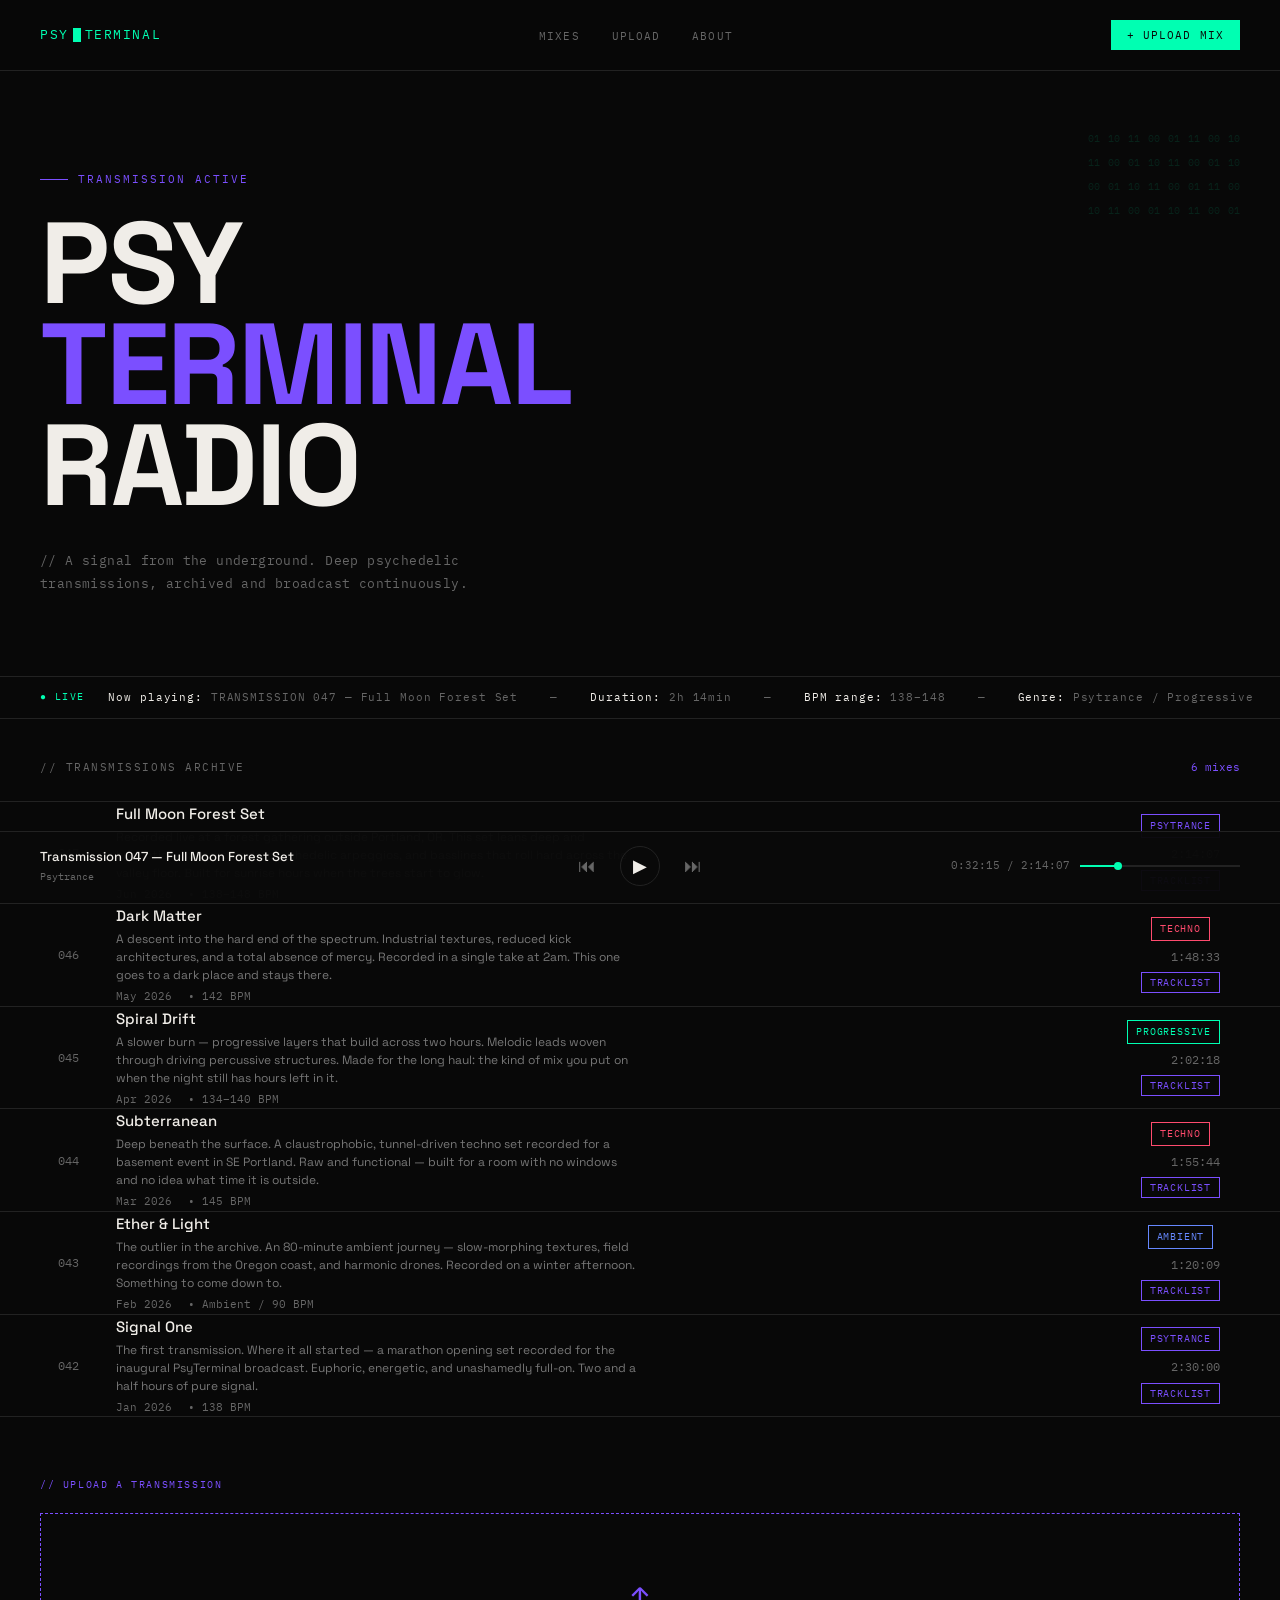
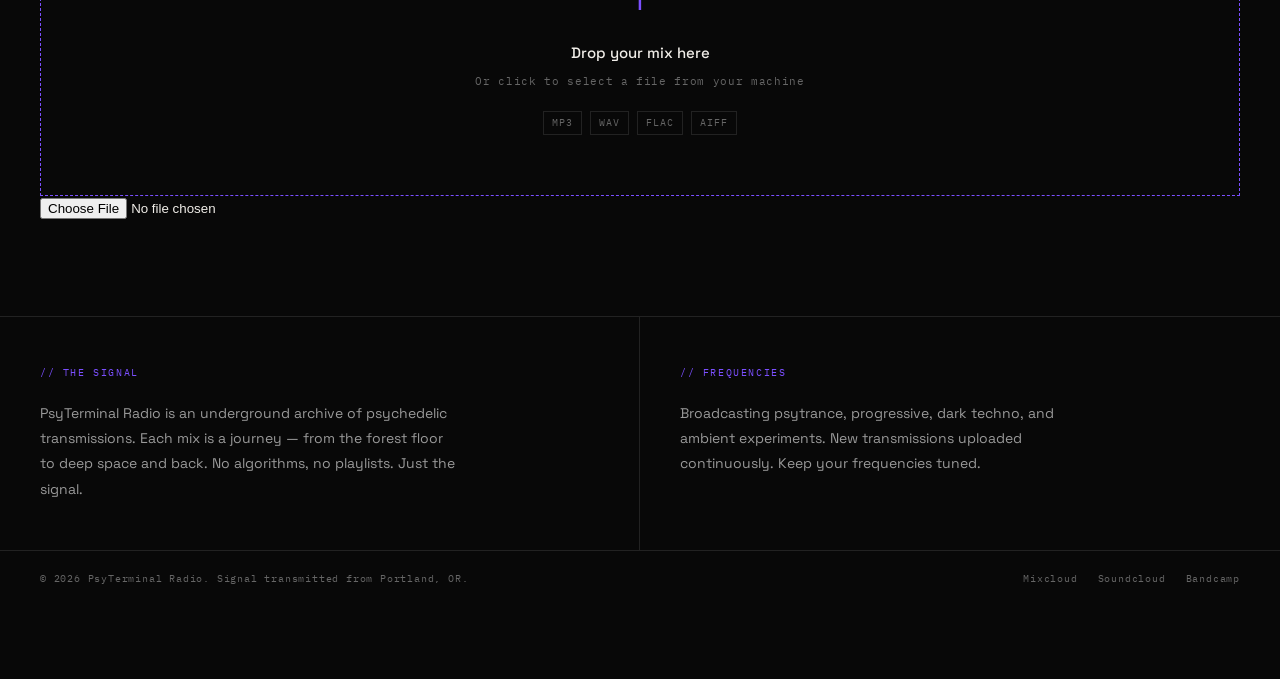
==== index.html @ b11e2317 "First press" ====
<!DOCTYPE html>
<html lang="en">
<head>
<meta charset="UTF-8">
<meta name="viewport" content="width=device-width, initial-scale=1.0">
<title>PsyTerminal Radio</title>
<link rel="stylesheet" href="style.css">
<link href="https://fonts.googleapis.com/css2?family=IBM+Plex+Mono:wght@300;400;500&family=Space+Grotesk:wght@300;400;500;700&display=swap" rel="stylesheet">
</head>
<body>
<h2 class="sr-only">PsyTerminal Radio — DJ mix archive and upload platform</h2>

<div class="page-body">

  <!-- NAV -->
  <nav>
    <div class="logo">
      PSY<span class="logo-cursor"></span>TERMINAL
    </div>
    <ul class="nav-links">
      <li><a href="#mixes">Mixes</a></li>
      <li><a href="#upload">Upload</a></li>
      <li><a href="#about">About</a></li>
    </ul>
    <button class="nav-upload" onclick="document.getElementById('upload').scrollIntoView({behavior:'smooth'})">+ Upload mix</button>
  </nav>

  <!-- HERO -->
  <section class="hero">
    <div class="hero-tag">Transmission active</div>
    <h1>
      Psy<br>
      <span>Terminal</span>
      Radio
    </h1>
    <p class="hero-sub">// A signal from the underground. Deep psychedelic transmissions, archived and broadcast continuously.</p>
    <div class="hero-grid-deco" aria-hidden="true">
      <span>01</span><span>10</span><span>11</span><span>00</span><span>01</span><span>11</span><span>00</span><span>10</span>
      <span>11</span><span>00</span><span>01</span><span>10</span><span>11</span><span>00</span><span>01</span><span>10</span>
      <span>00</span><span>01</span><span>10</span><span>11</span><span>00</span><span>01</span><span>11</span><span>00</span>
      <span>10</span><span>11</span><span>00</span><span>01</span><span>10</span><span>11</span><span>00</span><span>01</span>
    </div>
  </section>

  <!-- SIGNAL BAR -->
  <div class="signal-bar" aria-label="Now broadcasting">
    <span class="signal-label">&#x25CF; Live</span>
    <div class="signal-ticker" aria-hidden="true">
      <span><em>Now playing:</em> TRANSMISSION 047 — Full Moon Forest Set</span>
      <span>—</span>
      <span><em>Duration:</em> 2h 14min</span>
      <span>—</span>
      <span><em>BPM range:</em> 138–148</span>
      <span>—</span>
      <span><em>Genre:</em> Psytrance / Progressive</span>
      <span>—</span>
      <span><em>Now playing:</em> TRANSMISSION 047 — Full Moon Forest Set</span>
      <span>—</span>
      <span><em>Duration:</em> 2h 14min</span>
      <span>—</span>
      <span><em>BPM range:</em> 138–148</span>
      <span>—</span>
      <span><em>Genre:</em> Psytrance / Progressive</span>
    </div>
  </div>

  <!-- MIXES -->
  <div class="section-header" id="mixes">
    <span class="section-title">// Transmissions archive</span>
    <span class="section-count" id="mix-count">6 mixes</span>
  </div>

  <ul class="mixes-list" id="mix-list"></ul>

  <!-- UPLOAD -->
  <section class="upload-section" id="upload">
    <div class="about-label">// Upload a transmission</div>
    <div class="upload-zone" id="upload-zone" role="button" tabindex="0" aria-label="Upload a mix file">
      <div class="upload-icon" aria-hidden="true">&#x2191;</div>
      <h3>Drop your mix here</h3>
      <p>Or click to select a file from your machine</p>
      <div class="upload-formats" aria-label="Accepted formats">
        <span class="fmt-badge">MP3</span>
        <span class="fmt-badge">WAV</span>
        <span class="fmt-badge">FLAC</span>
        <span class="fmt-badge">AIFF</span>
      </div>
    </div>
    <input type="file" id="file-input" accept=".mp3,.wav,.flac,.aiff">
    <div id="upload-status"></div>
  </section>

  <!-- ABOUT -->
  <div class="about-row" id="about">
    <div class="about-col">
      <div class="about-label">// The signal</div>
      <p class="about-text">PsyTerminal Radio is an underground archive of psychedelic transmissions. Each mix is a journey — from the forest floor to deep space and back. No algorithms, no playlists. Just the signal.</p>
    </div>
    <div class="about-col">
      <div class="about-label">// Frequencies</div>
      <p class="about-text">Broadcasting psytrance, progressive, dark techno, and ambient experiments. New transmissions uploaded continuously. Keep your frequencies tuned.</p>
    </div>
  </div>

  <footer class="footer">
    <span class="footer-copy">&copy; 2026 PsyTerminal Radio. Signal transmitted from Portland, OR.</span>
    <div class="footer-links">
      <a href="#">Mixcloud</a>
      <a href="#">Soundcloud</a>
      <a href="#">Bandcamp</a>
    </div>
  </footer>

</div>

<!-- STICKY PLAYER -->
<div class="player-bar" role="region" aria-label="Now playing">
  <div class="player-track">
    <span class="player-title" id="player-title">Transmission 047 — Full Moon Forest Set</span>
    <span class="player-meta" id="player-genre">Psytrance</span>
  </div>
  <div class="player-controls">
    <button class="ctrl-btn" aria-label="Previous">&#x23EE;</button>
    <button class="ctrl-btn play-main" id="play-btn" aria-label="Play/Pause">&#9654;</button>
    <button class="ctrl-btn" aria-label="Next">&#x23ED;</button>
    <div class="viz-bars" id="viz" style="display:none" aria-hidden="true">
      <div class="viz-bar" style="animation-delay:0s;height:8px"></div>
      <div class="viz-bar" style="animation-delay:0.1s;height:14px"></div>
      <div class="viz-bar" style="animation-delay:0.2s;height:10px"></div>
      <div class="viz-bar" style="animation-delay:0.3s;height:16px"></div>
      <div class="viz-bar" style="animation-delay:0.15s;height:12px"></div>
    </div>
  </div>
  <div class="player-progress">
    <span class="prog-time" id="prog-time">0:32:15 / 2:14:07</span>
    <div class="prog-track" role="progressbar" aria-valuenow="24" aria-valuemin="0" aria-valuemax="100" aria-label="Playback progress">
      <div class="prog-fill" id="prog-fill"></div>
    </div>
  </div>
</div>

<!-- MODAL -->
<div class="modal-overlay" id="modal-overlay" role="dialog" aria-modal="true" aria-labelledby="modal-title">
  <div class="modal">
    <button class="modal-close" id="modal-close" aria-label="Close">&times;</button>
    <div class="modal-header">
      <div class="modal-num" id="modal-num"></div>
      <div>
        <h2 class="modal-title" id="modal-title"></h2>
        <div class="modal-meta" id="modal-meta"></div>
      </div>
      <span class="mix-tag" id="modal-tag"></span>
    </div>
    <p class="modal-description" id="modal-description"></p>
    <div class="modal-tracklist-header">
      <span class="section-title">// Tracklist</span>
      <span class="section-count" id="modal-track-count"></span>
    </div>
    <ol class="modal-tracklist" id="modal-tracklist"></ol>
  </div>
</div>

<script src="app.js"></script>
</body>
</html>
---- style.css ----
/* ===========================
   PsyTerminal Radio — style.css
   =========================== */

*, *::before, *::after {
  box-sizing: border-box;
  margin: 0;
  padding: 0;
}

:root {
  --bg: #080808;
  --surface: #111111;
  --border: #222222;
  --accent: #7B4FFF;
  --accent2: #00FFB2;
  --text: #F0EDE8;
  --muted: #666666;
  --mono: 'IBM Plex Mono', monospace;
  --sans: 'Space Grotesk', sans-serif;
  --radius: 2px;
}

/* ---- BASE ---- */

body {
  background: var(--bg);
  color: var(--text);
  font-family: var(--sans);
  font-size: 15px;
  line-height: 1.6;
  min-height: 100vh;
  overflow-x: hidden;
}

.sr-only {
  position: absolute;
  width: 1px;
  height: 1px;
  overflow: hidden;
  clip: rect(0,0,0,0);
  white-space: nowrap;
}

.page-body {
  padding-bottom: 72px;
}

/* ---- NAV ---- */

nav {
  display: flex;
  align-items: center;
  justify-content: space-between;
  padding: 20px 40px;
  border-bottom: 0.5px solid var(--border);
  position: sticky;
  top: 0;
  background: rgba(8,8,8,0.95);
  backdrop-filter: blur(8px);
  z-index: 100;
}

.logo {
  font-family: var(--mono);
  font-size: 13px;
  letter-spacing: 0.12em;
  color: var(--accent2);
  text-transform: uppercase;
  display: flex;
  align-items: center;
  gap: 4px;
}

.logo-cursor {
  display: inline-block;
  width: 8px;
  height: 14px;
  background: var(--accent2);
  animation: blink 1.1s step-end infinite;
}

@keyframes blink {
  0%, 100% { opacity: 1; }
  50%       { opacity: 0; }
}

.nav-links {
  display: flex;
  gap: 32px;
  list-style: none;
}

.nav-links a {
  font-family: var(--mono);
  font-size: 11px;
  letter-spacing: 0.1em;
  color: var(--muted);
  text-decoration: none;
  text-transform: uppercase;
  transition: color 0.2s;
}

.nav-links a:hover { color: var(--text); }

.nav-upload {
  font-family: var(--mono);
  font-size: 11px;
  letter-spacing: 0.1em;
  text-transform: uppercase;
  color: var(--bg);
  background: var(--accent2);
  border: none;
  padding: 8px 16px;
  cursor: pointer;
  transition: opacity 0.2s;
}

.nav-upload:hover { opacity: 0.85; }

/* ---- HERO ---- */

.hero {
  padding: 100px 40px 80px;
  border-bottom: 0.5px solid var(--border);
  position: relative;
  overflow: hidden;
}

.hero-tag {
  font-family: var(--mono);
  font-size: 11px;
  letter-spacing: 0.18em;
  color: var(--accent);
  text-transform: uppercase;
  margin-bottom: 24px;
  display: flex;
  align-items: center;
  gap: 10px;
}

.hero-tag::before {
  content: '';
  display: inline-block;
  width: 28px;
  height: 1px;
  background: var(--accent);
}

.hero h1 {
  font-family: var(--sans);
  font-size: clamp(52px, 9vw, 120px);
  font-weight: 700;
  line-height: 0.88;
  letter-spacing: -0.02em;
  text-transform: uppercase;
  margin-bottom: 32px;
  max-width: 900px;
}

.hero h1 span {
  color: var(--accent);
  display: block;
}

.hero-sub {
  font-family: var(--mono);
  font-size: 13px;
  color: var(--muted);
  max-width: 440px;
  line-height: 1.8;
  letter-spacing: 0.03em;
}

.hero-grid-deco {
  position: absolute;
  right: 40px;
  top: 60px;
  display: grid;
  grid-template-columns: repeat(8, 1fr);
  gap: 8px;
  opacity: 0.1;
  pointer-events: none;
}

.hero-grid-deco span {
  font-family: var(--mono);
  font-size: 10px;
  color: var(--accent2);
}

/* ---- SIGNAL BAR ---- */

.signal-bar {
  padding: 12px 40px;
  border-bottom: 0.5px solid var(--border);
  display: flex;
  gap: 24px;
  align-items: center;
  overflow: hidden;
}

.signal-label {
  font-family: var(--mono);
  font-size: 10px;
  letter-spacing: 0.14em;
  color: var(--accent2);
  text-transform: uppercase;
  white-space: nowrap;
  flex-shrink: 0;
}

.signal-ticker {
  display: flex;
  gap: 32px;
  animation: scroll-left 22s linear infinite;
  white-space: nowrap;
}

.signal-ticker span {
  font-family: var(--mono);
  font-size: 11px;
  color: var(--muted);
  letter-spacing: 0.08em;
}

.signal-ticker span em {
  color: var(--text);
  font-style: normal;
}

@keyframes scroll-left {
  from { transform: translateX(0); }
  to   { transform: translateX(-50%); }
}

/* ---- SECTION HEADERS ---- */

.section-header {
  padding: 40px 40px 24px;
  display: flex;
  align-items: baseline;
  justify-content: space-between;
  border-bottom: 0.5px solid var(--border);
}

.section-title {
  font-family: var(--mono);
  font-size: 11px;
  letter-spacing: 0.14em;
  color: var(--muted);
  text-transform: uppercase;
}

.section-count {
  font-family: var(--mono);
  font-size: 11px;
  color: var(--accent);
}

/* ---- MIX ROWS ---- */

.mixes-list {
  list-style: none;
}

.mix-row {
  display: grid;
  grid-template-columns: 56px 1fr auto auto;
  align-items: center;
  gap: 20px;
  padding: 0 40px;
  border-bottom: 0.5px solid var(--border);
  cursor: pointer;
  transition: background 0.15s;
  position: relative;
  min-height: 80px;
}

.mix-row:hover {
  background: var(--surface);
}

.mix-row:hover .mix-num  { opacity: 0; }
.mix-row:hover .mix-play { opacity: 1; }

.mix-num {
  font-family: var(--mono);
  font-size: 12px;
  color: var(--muted);
  transition: opacity 0.15s;
  text-align: center;
}

.mix-play {
  position: absolute;
  left: 40px;
  width: 56px;
  text-align: center;
  opacity: 0;
  transition: opacity 0.15s;
  color: var(--accent2);
  font-size: 16px;
}

.mix-info h3 {
  font-size: 15px;
  font-weight: 500;
  margin-bottom: 2px;
}

.mix-description {
  font-size: 12px;
  color: #777;
  margin-bottom: 4px;
  max-width: 520px;
  line-height: 1.5;
}

.mix-meta {
  font-family: var(--mono);
  font-size: 11px;
  color: var(--muted);
  display: flex;
  gap: 16px;
}

.mix-tag {
  display: inline-block;
  font-family: var(--mono);
  font-size: 10px;
  letter-spacing: 0.08em;
  padding: 3px 8px;
  border: 0.5px solid;
  text-transform: uppercase;
  white-space: nowrap;
  align-self: center;
}

.tag-psytrance   { border-color: var(--accent); color: var(--accent); }
.tag-techno      { border-color: #FF4B6E; color: #FF4B6E; }
.tag-progressive { border-color: var(--accent2); color: var(--accent2); }
.tag-ambient     { border-color: #6688FF; color: #6688FF; }

.mix-right {
  display: flex;
  flex-direction: column;
  align-items: flex-end;
  gap: 6px;
}

.mix-duration {
  font-family: var(--mono);
  font-size: 12px;
  color: var(--muted);
}

.mix-tracklist-btn {
  font-family: var(--mono);
  font-size: 10px;
  letter-spacing: 0.08em;
  color: var(--accent);
  background: none;
  border: 0.5px solid var(--accent);
  padding: 3px 8px;
  cursor: pointer;
  text-transform: uppercase;
  transition: background 0.15s, color 0.15s;
}

.mix-tracklist-btn:hover {
  background: var(--accent);
  color: var(--bg);
}

/* ---- UPLOAD ---- */

.upload-section {
  padding: 60px 40px;
  border-bottom: 0.5px solid var(--border);
}

.about-label {
  font-family: var(--mono);
  font-size: 10px;
  letter-spacing: 0.16em;
  color: var(--accent);
  text-transform: uppercase;
  margin-bottom: 20px;
}

.upload-zone {
  border: 0.5px dashed var(--accent);
  padding: 60px 40px;
  text-align: center;
  cursor: pointer;
  transition: background 0.2s;
}

.upload-zone:hover,
.upload-zone.dragover {
  background: rgba(123,79,255,0.06);
}

.upload-icon {
  font-size: 32px;
  color: var(--accent);
  margin-bottom: 16px;
}

.upload-zone h3 {
  font-size: 15px;
  font-weight: 500;
  margin-bottom: 8px;
}

.upload-zone p {
  font-family: var(--mono);
  font-size: 11px;
  color: var(--muted);
  letter-spacing: 0.06em;
}

.upload-formats {
  display: flex;
  justify-content: center;
  gap: 8px;
  margin-top: 20px;
}

.fmt-badge {
  font-family: var(--mono);
  font-size: 10px;
  letter-spacing: 0.1em;
  color: var(--muted);
  border: 0.5px solid var(--border);
  padding: 3px 8px;
}

#upload-status {
  margin-top: 16px;
  font-family: var(--mono);
  font-size: 12px;
  color: var(--accent2);
  min-height: 20px;
}

/* ---- ABOUT ---- */

.about-row {
  display: grid;
  grid-template-columns: 1fr 1fr;
  border-bottom: 0.5px solid var(--border);
}

.about-col {
  padding: 48px 40px;
}

.about-col:first-child {
  border-right: 0.5px solid var(--border);
}

.about-text {
  font-size: 14px;
  color: #999;
  line-height: 1.8;
  max-width: 420px;
}

/* ---- FOOTER ---- */

.footer {
  padding: 20px 40px;
  display: flex;
  justify-content: space-between;
  align-items: center;
}

.footer-copy {
  font-family: var(--mono);
  font-size: 10px;
  color: var(--muted);
  letter-spacing: 0.08em;
}

.footer-links {
  display: flex;
  gap: 20px;
}

.footer-links a {
  font-family: var(--mono);
  font-size: 10px;
  color: var(--muted);
  text-decoration: none;
  letter-spacing: 0.08em;
  transition: color 0.2s;
}

.footer-links a:hover { color: var(--text); }

/* ---- PLAYER BAR ---- */

.player-bar {
  position: fixed;
  bottom: 0;
  left: 0;
  right: 0;
  background: rgba(10,10,10,0.97);
  border-top: 0.5px solid var(--border);
  padding: 14px 40px;
  display: grid;
  grid-template-columns: 1fr auto 1fr;
  align-items: center;
  gap: 24px;
  z-index: 200;
}

.player-track {
  display: flex;
  flex-direction: column;
  gap: 2px;
}

.player-title {
  font-size: 13px;
  font-weight: 500;
}

.player-meta {
  font-family: var(--mono);
  font-size: 10px;
  color: var(--muted);
}

.player-controls {
  display: flex;
  align-items: center;
  gap: 20px;
}

.ctrl-btn {
  background: none;
  border: none;
  color: var(--muted);
  cursor: pointer;
  font-size: 18px;
  padding: 4px;
  transition: color 0.15s;
  display: flex;
  align-items: center;
}

.ctrl-btn:hover { color: var(--text); }

.ctrl-btn.play-main {
  width: 40px;
  height: 40px;
  border: 0.5px solid var(--border);
  border-radius: 50%;
  justify-content: center;
  color: var(--text);
}

.ctrl-btn.play-main:hover {
  border-color: var(--accent2);
  color: var(--accent2);
}

.player-progress {
  display: flex;
  align-items: center;
  gap: 10px;
  justify-content: flex-end;
}

.prog-time {
  font-family: var(--mono);
  font-size: 11px;
  color: var(--muted);
  white-space: nowrap;
}

.prog-track {
  width: 160px;
  height: 2px;
  background: var(--border);
  position: relative;
  cursor: pointer;
}

.prog-fill {
  width: 24%;
  height: 100%;
  background: var(--accent2);
  position: relative;
  transition: width 0.1s;
}

.prog-fill::after {
  content: '';
  position: absolute;
  right: -4px;
  top: -3px;
  width: 8px;
  height: 8px;
  border-radius: 50%;
  background: var(--accent2);
}

.viz-bars {
  display: flex;
  align-items: flex-end;
  gap: 2px;
  height: 18px;
}

.viz-bar {
  width: 3px;
  background: var(--accent2);
  animation: bar-bounce 0.6s ease-in-out infinite alternate;
  opacity: 0.7;
  transform-origin: bottom;
}

@keyframes bar-bounce {
  from { transform: scaleY(0.2); }
  to   { transform: scaleY(1); }
}

/* ---- MODAL ---- */

.modal-overlay {
  display: none;
  position: fixed;
  inset: 0;
  background: rgba(0,0,0,0.82);
  z-index: 300;
  align-items: center;
  justify-content: center;
  padding: 24px;
}

.modal-overlay.open {
  display: flex;
}

.modal {
  background: #0e0e0e;
  border: 0.5px solid var(--border);
  width: 100%;
  max-width: 640px;
  max-height: 80vh;
  overflow-y: auto;
  padding: 36px;
  position: relative;
}

.modal-close {
  position: absolute;
  top: 20px;
  right: 20px;
  background: none;
  border: none;
  color: var(--muted);
  font-size: 22px;
  cursor: pointer;
  line-height: 1;
  transition: color 0.15s;
}

.modal-close:hover { color: var(--text); }

.modal-header {
  display: flex;
  align-items: flex-start;
  gap: 16px;
  margin-bottom: 20px;
}

.modal-num {
  font-family: var(--mono);
  font-size: 11px;
  color: var(--muted);
  padding-top: 4px;
  flex-shrink: 0;
}

.modal-title {
  font-size: 22px;
  font-weight: 700;
  text-transform: uppercase;
  letter-spacing: -0.01em;
  line-height: 1.1;
  margin-bottom: 6px;
}

.modal-meta {
  font-family: var(--mono);
  font-size: 11px;
  color: var(--muted);
  display: flex;
  gap: 16px;
}

.modal-description {
  font-size: 13px;
  color: #888;
  line-height: 1.8;
  margin-bottom: 28px;
  padding-bottom: 24px;
  border-bottom: 0.5px solid var(--border);
}

.modal-tracklist-header {
  display: flex;
  justify-content: space-between;
  align-items: baseline;
  margin-bottom: 16px;
}

.modal-tracklist {
  list-style: none;
  counter-reset: track;
}

.modal-tracklist li {
  counter-increment: track;
  display: grid;
  grid-template-columns: 28px 1fr auto;
  gap: 12px;
  align-items: baseline;
  padding: 10px 0;
  border-bottom: 0.5px solid var(--border);
}

.modal-tracklist li:last-child {
  border-bottom: none;
}

.modal-tracklist li::before {
  content: counter(track, decimal-leading-zero);
  font-family: var(--mono);
  font-size: 10px;
  color: var(--muted);
}

.track-title {
  font-size: 13px;
  font-weight: 400;
}

.track-artist {
  font-size: 12px;
  color: var(--muted);
  display: block;
  margin-top: 1px;
  font-style: italic;
}

.track-time {
  font-family: var(--mono);
  font-size: 11px;
  color: var(--muted);
  white-space: nowrap;
}

/* ---- RESPONSIVE ---- */

@media (max-width: 720px) {
  nav { padding: 16px 20px; }
  .nav-links { display: none; }
  .hero { padding: 60px 20px 48px; }
  .signal-bar { padding: 12px 20px; }
  .section-header { padding: 28px 20px 16px; }
  .mix-row { padding: 0 20px; grid-template-columns: 44px 1fr auto; }
  .mix-right { display: none; }
  .upload-section { padding: 40px 20px; }
  .about-row { grid-template-columns: 1fr; }
  .about-col:first-child { border-right: none; border-bottom: 0.5px solid var(--border); }
  .about-col { padding: 32px 20px; }
  .footer { flex-direction: column; gap: 12px; padding: 20px; text-align: center; }
  .player-bar { padding: 12px 20px; }
  .prog-track { width: 90px; }
  .modal { padding: 24px 20px; }
}
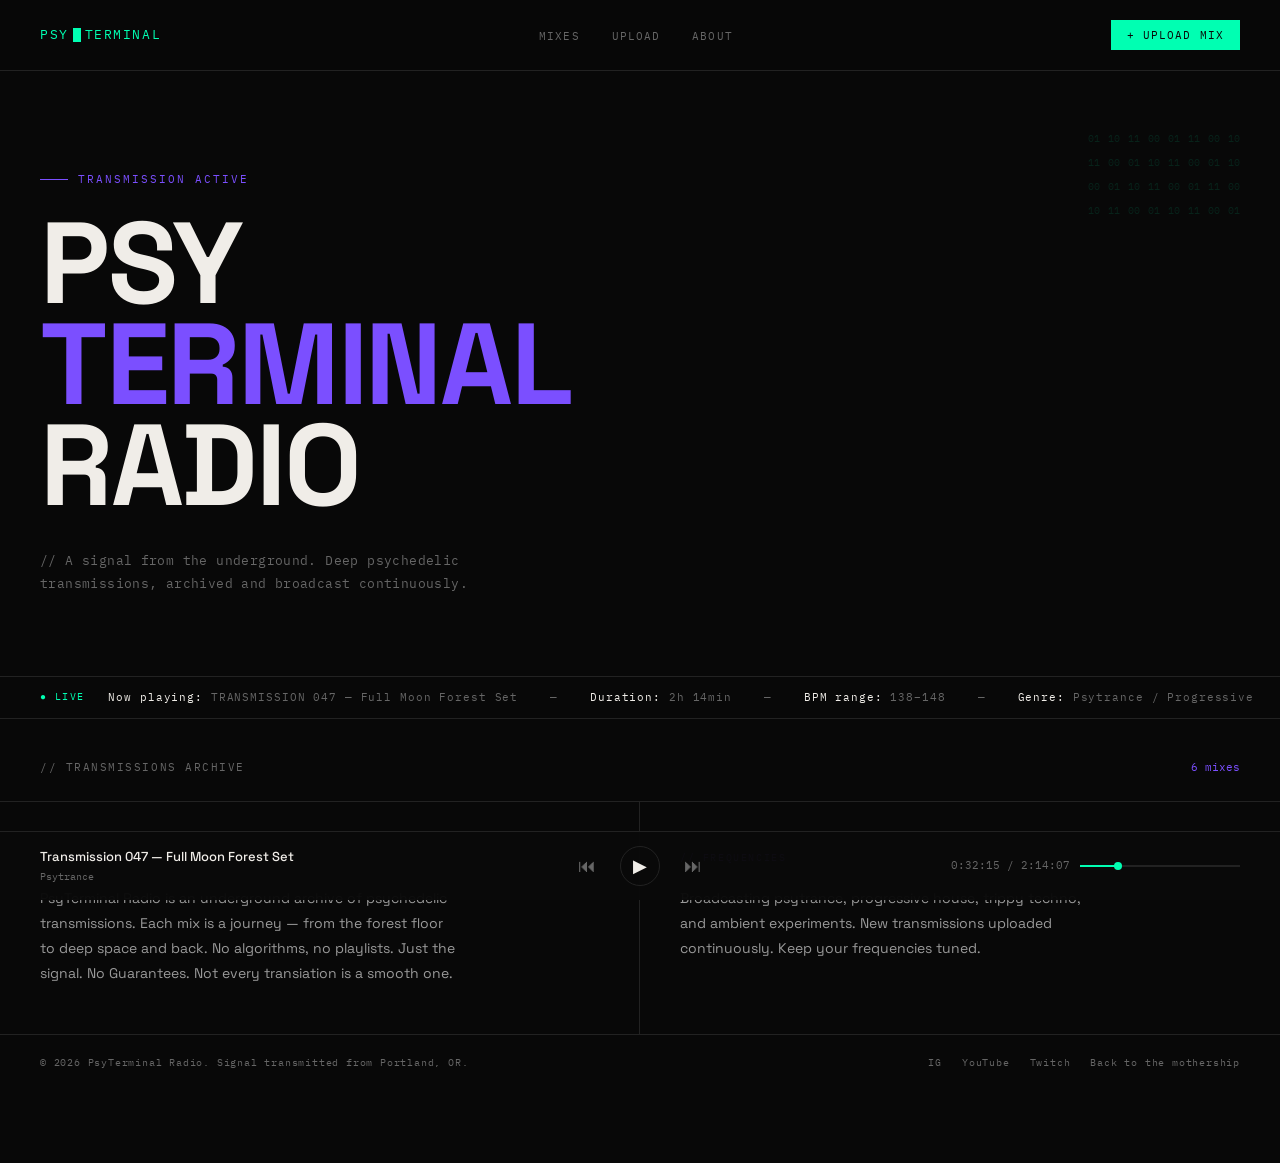
==== commit d830b8be: "added upload.html added a dedicated page for uploading mixes, removed uploads from main page, added " ====
--- a/index.html
+++ b/index.html
@@ -8,7 +8,7 @@
 <link href="https://fonts.googleapis.com/css2?family=IBM+Plex+Mono:wght@300;400;500&family=Space+Grotesk:wght@300;400;500;700&display=swap" rel="stylesheet">
 </head>
 <body>
-<h2 class="sr-only">PsyTerminal Radio — DJ mix archive and upload platform</h2>
+<h2 class="sr-only">PsyTerminal Radio — DJ mixes from Snorlinky</h2>
 
 <div class="page-body">
 
@@ -19,7 +19,7 @@
     </div>
     <ul class="nav-links">
       <li><a href="#mixes">Mixes</a></li>
-      <li><a href="#upload">Upload</a></li>
+      <li><a href="upload.html">Upload</a></li>
       <li><a href="#about">About</a></li>
     </ul>
     <button class="nav-upload" onclick="document.getElementById('upload').scrollIntoView({behavior:'smooth'})">+ Upload mix</button>
@@ -72,42 +72,26 @@
 
   <ul class="mixes-list" id="mix-list"></ul>
 
-  <!-- UPLOAD -->
-  <section class="upload-section" id="upload">
-    <div class="about-label">// Upload a transmission</div>
-    <div class="upload-zone" id="upload-zone" role="button" tabindex="0" aria-label="Upload a mix file">
-      <div class="upload-icon" aria-hidden="true">&#x2191;</div>
-      <h3>Drop your mix here</h3>
-      <p>Or click to select a file from your machine</p>
-      <div class="upload-formats" aria-label="Accepted formats">
-        <span class="fmt-badge">MP3</span>
-        <span class="fmt-badge">WAV</span>
-        <span class="fmt-badge">FLAC</span>
-        <span class="fmt-badge">AIFF</span>
-      </div>
-    </div>
-    <input type="file" id="file-input" accept=".mp3,.wav,.flac,.aiff">
-    <div id="upload-status"></div>
-  </section>
 
   <!-- ABOUT -->
   <div class="about-row" id="about">
     <div class="about-col">
       <div class="about-label">// The signal</div>
-      <p class="about-text">PsyTerminal Radio is an underground archive of psychedelic transmissions. Each mix is a journey — from the forest floor to deep space and back. No algorithms, no playlists. Just the signal.</p>
+      <p class="about-text">PsyTerminal Radio is an underground archive of psychedelic transmissions. Each mix is a journey — from the forest floor to deep space and back. No algorithms, no playlists. Just the signal. No Guarantees. Not every transiation is a smooth one.</p>
     </div>
     <div class="about-col">
       <div class="about-label">// Frequencies</div>
-      <p class="about-text">Broadcasting psytrance, progressive, dark techno, and ambient experiments. New transmissions uploaded continuously. Keep your frequencies tuned.</p>
+      <p class="about-text">Broadcasting psytrance, progressive house, trippy techno, and ambient experiments. New transmissions uploaded continuously. Keep your frequencies tuned.</p>
     </div>
   </div>
 
   <footer class="footer">
     <span class="footer-copy">&copy; 2026 PsyTerminal Radio. Signal transmitted from Portland, OR.</span>
     <div class="footer-links">
-      <a href="#">Mixcloud</a>
-      <a href="#">Soundcloud</a>
-      <a href="#">Bandcamp</a>
+      <a href="https://www.instagram.com/ruserious1008" target="_blank">IG</a>
+      <a href="https://music.youtube.com/channel/UCfolPUjMjyLpGeXDe0cwVMw" target="_blank">YouTube</a>
+      <a href="https://www.twitch.tv/djsnorlinky" target="_blank">Twitch</a>
+      <a href="https://krattliff.github.io" target="_blank">Back to the mothership</a>
     </div>
   </footer>
 
--- a/style.css
+++ b/style.css
@@ -341,6 +341,8 @@
 .tag-techno      { border-color: #FF4B6E; color: #FF4B6E; }
 .tag-progressive { border-color: var(--accent2); color: var(--accent2); }
 .tag-ambient     { border-color: #6688FF; color: #6688FF; }
+.tag-house     { border-color: #6688FF; color: #6688FF; }
+.tag-trance     { border-color: var(--accent); color: var(--accent); }
 
 .mix-right {
   display: flex;
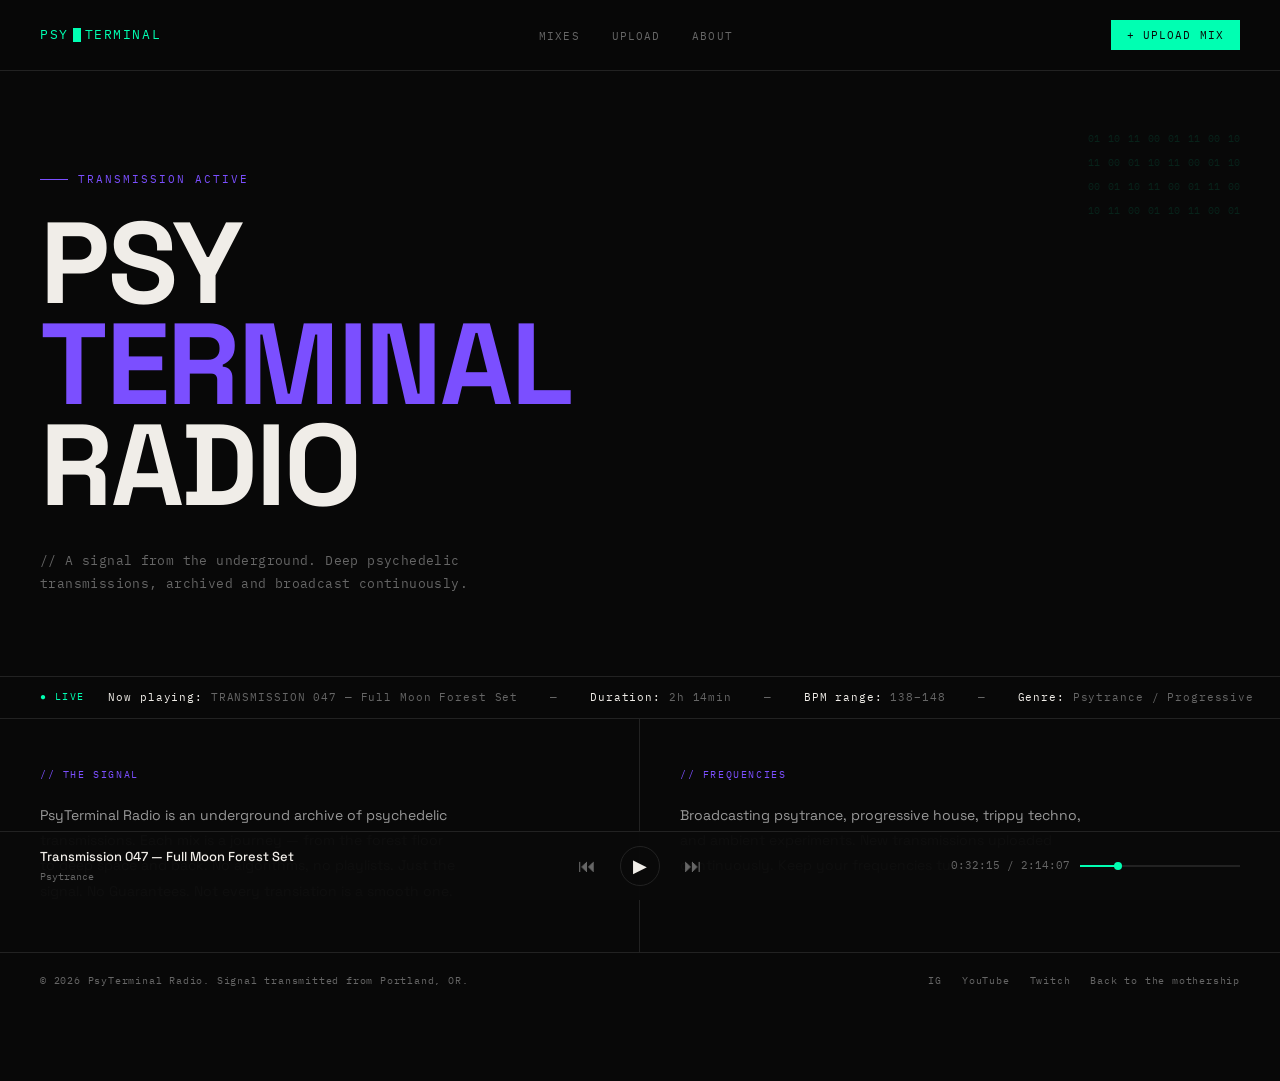
==== commit 33c5d043: "added mixes.html Added a page for mixes and removed it from the homepage" ====
--- a/index.html
+++ b/index.html
@@ -18,7 +18,7 @@
       PSY<span class="logo-cursor"></span>TERMINAL
     </div>
     <ul class="nav-links">
-      <li><a href="#mixes">Mixes</a></li>
+      <li><a href="mixes.html">Mixes</a></li>
       <li><a href="upload.html">Upload</a></li>
       <li><a href="#about">About</a></li>
     </ul>
@@ -64,13 +64,6 @@
     </div>
   </div>
 
-  <!-- MIXES -->
-  <div class="section-header" id="mixes">
-    <span class="section-title">// Transmissions archive</span>
-    <span class="section-count" id="mix-count">6 mixes</span>
-  </div>
-
-  <ul class="mixes-list" id="mix-list"></ul>
 
 
   <!-- ABOUT -->
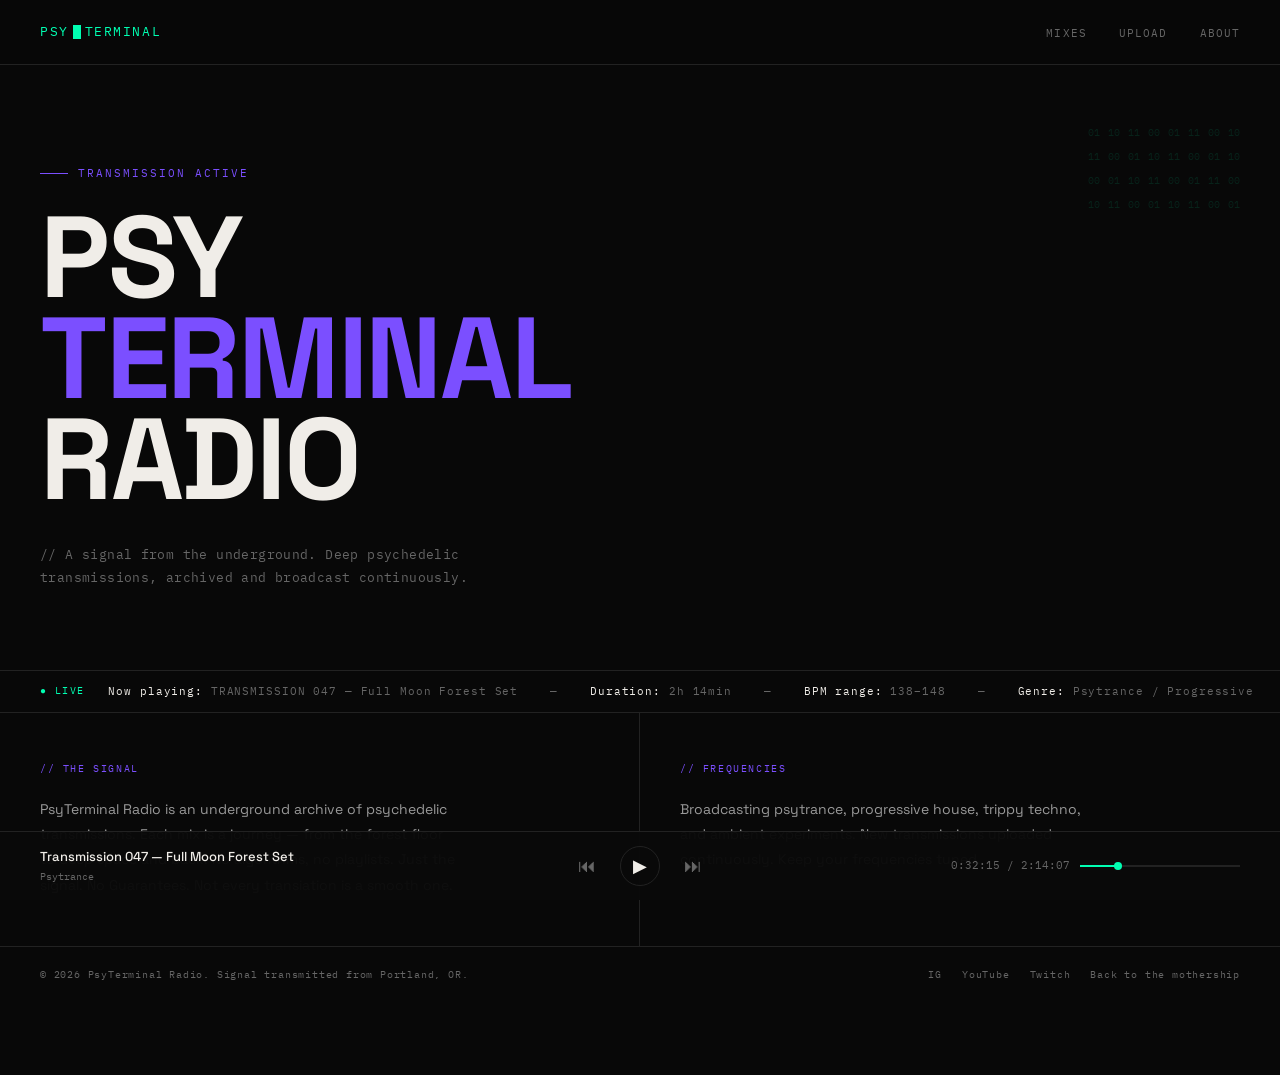
==== commit 71a9628e: "removed upload mix button homepage upload mix button removed" ====
--- a/index.html
+++ b/index.html
@@ -22,7 +22,6 @@
       <li><a href="upload.html">Upload</a></li>
       <li><a href="#about">About</a></li>
     </ul>
-    <button class="nav-upload" onclick="document.getElementById('upload').scrollIntoView({behavior:'smooth'})">+ Upload mix</button>
   </nav>
 
   <!-- HERO -->
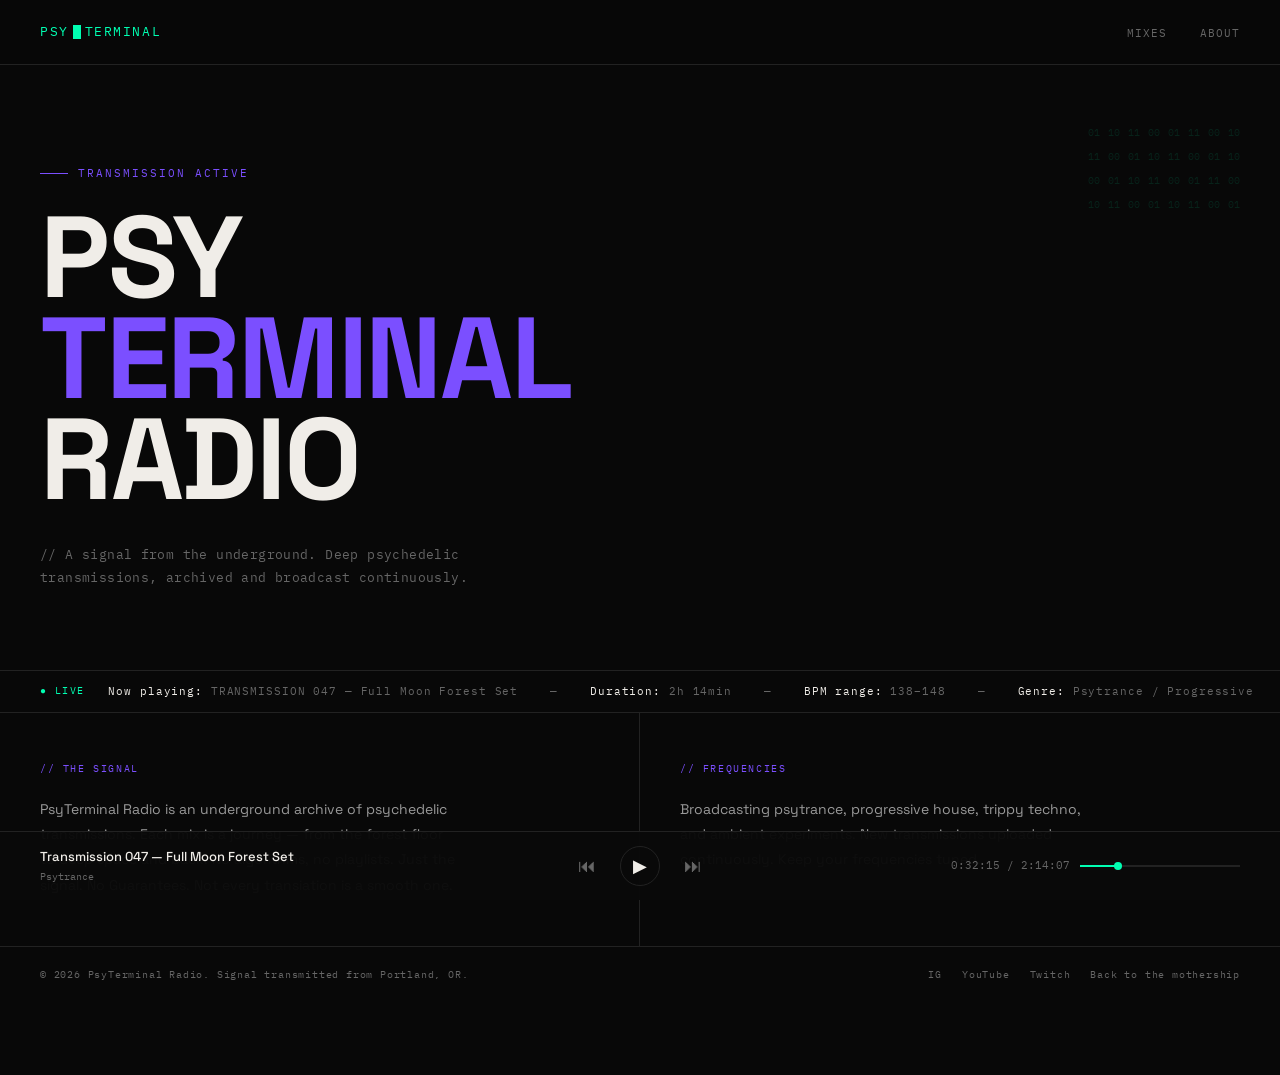
==== commit 9b106f65: "Update index.html removed the upload page from the menu" ====
--- a/index.html
+++ b/index.html
@@ -19,7 +19,6 @@
     </div>
     <ul class="nav-links">
       <li><a href="mixes.html">Mixes</a></li>
-      <li><a href="upload.html">Upload</a></li>
       <li><a href="#about">About</a></li>
     </ul>
   </nav>
